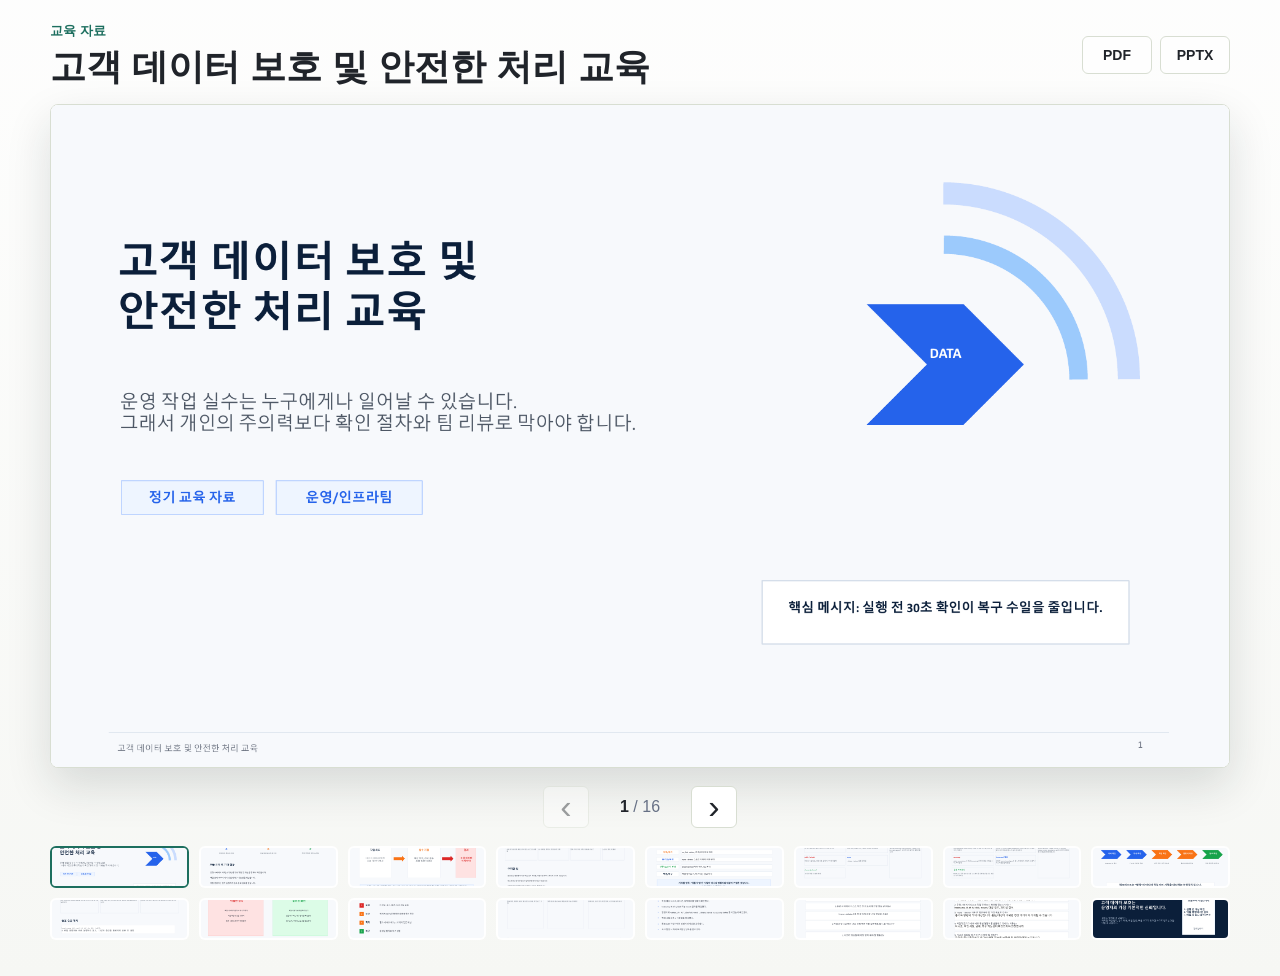
==== index.html @ fd1b28e4 "Add customer data safety training site" ====
<!doctype html>
<html lang="ko">
<head>
  <meta charset="utf-8">
  <meta name="viewport" content="width=device-width, initial-scale=1">
  <title>고객 데이터 보호 및 안전한 처리 교육</title>
  <link rel="stylesheet" href="styles.css">
</head>
<body>
  <header class="topbar">
    <div>
      <p class="eyebrow">교육 자료</p>
      <h1>고객 데이터 보호 및 안전한 처리 교육</h1>
    </div>
    <nav class="actions" aria-label="자료 다운로드">
      <a href="./고객_데이터_보호_및_안전한_처리_교육.pdf" download>PDF</a>
      <a href="./고객_데이터_보호_및_안전한_처리_교육.pptx" download>PPTX</a>
    </nav>
  </header>

  <main class="viewer">
    <section class="slide-frame" aria-live="polite">
      <img id="slideImage" src="./slides/slide-01.png" alt="슬라이드 1">
    </section>

    <section class="controls" aria-label="슬라이드 제어">
      <button id="prevButton" type="button" aria-label="이전 슬라이드">
        <span aria-hidden="true">‹</span>
      </button>
      <div class="status">
        <strong id="slideNumber">1</strong>
        <span>/</span>
        <span id="slideTotal">16</span>
      </div>
      <button id="nextButton" type="button" aria-label="다음 슬라이드">
        <span aria-hidden="true">›</span>
      </button>
    </section>

    <section class="thumbs" id="thumbs" aria-label="슬라이드 목록"></section>
  </main>

  <script src="script.js"></script>
</body>
</html>
---- styles.css ----
:root {
  color-scheme: light;
  --bg: #f6f7f4;
  --ink: #20242a;
  --muted: #667085;
  --line: #d8ded2;
  --accent: #1d6f5f;
  --accent-dark: #155449;
  --paper: #ffffff;
  --shadow: 0 18px 45px rgba(22, 35, 35, 0.14);
}

* {
  box-sizing: border-box;
}

body {
  margin: 0;
  min-height: 100vh;
  color: var(--ink);
  background:
    linear-gradient(180deg, rgba(255, 255, 255, 0.82), rgba(246, 247, 244, 0.96)),
    var(--bg);
  font-family: Arial, "Malgun Gothic", sans-serif;
}

.topbar {
  display: flex;
  align-items: center;
  justify-content: space-between;
  gap: 20px;
  width: min(1180px, calc(100% - 32px));
  margin: 0 auto;
  padding: 22px 0 16px;
}

.eyebrow {
  margin: 0 0 6px;
  color: var(--accent);
  font-size: 13px;
  font-weight: 700;
}

h1 {
  margin: 0;
  font-size: clamp(22px, 3vw, 36px);
  line-height: 1.18;
  letter-spacing: 0;
}

.actions {
  display: flex;
  gap: 8px;
  flex: 0 0 auto;
}

.actions a {
  display: inline-flex;
  align-items: center;
  justify-content: center;
  min-width: 70px;
  min-height: 38px;
  padding: 0 14px;
  border: 1px solid var(--line);
  border-radius: 6px;
  color: var(--ink);
  background: rgba(255, 255, 255, 0.72);
  font-size: 14px;
  font-weight: 700;
  text-decoration: none;
}

.actions a:hover,
.actions a:focus-visible {
  border-color: var(--accent);
  color: var(--accent-dark);
}

.viewer {
  width: min(1180px, calc(100% - 32px));
  margin: 0 auto 36px;
}

.slide-frame {
  display: grid;
  place-items: center;
  width: 100%;
  aspect-ratio: 16 / 9;
  overflow: hidden;
  border: 1px solid var(--line);
  border-radius: 8px;
  background: var(--paper);
  box-shadow: var(--shadow);
}

.slide-frame img {
  display: block;
  width: 100%;
  height: 100%;
  object-fit: contain;
  background: var(--paper);
}

.controls {
  display: grid;
  grid-template-columns: 46px auto 46px;
  align-items: center;
  justify-content: center;
  gap: 12px;
  margin: 18px 0;
}

button {
  width: 46px;
  height: 42px;
  border: 1px solid var(--line);
  border-radius: 6px;
  color: var(--ink);
  background: var(--paper);
  cursor: pointer;
}

button span {
  display: block;
  transform: translateY(-1px);
  font-size: 34px;
  line-height: 1;
}

button:hover,
button:focus-visible {
  border-color: var(--accent);
  color: var(--accent);
}

button:disabled {
  opacity: 0.42;
  cursor: default;
}

.status {
  min-width: 78px;
  color: var(--muted);
  font-size: 16px;
  text-align: center;
}

.status strong {
  color: var(--ink);
}

.thumbs {
  display: grid;
  grid-template-columns: repeat(auto-fill, minmax(128px, 1fr));
  gap: 10px;
}

.thumb {
  display: block;
  width: 100%;
  aspect-ratio: 16 / 9;
  overflow: hidden;
  padding: 0;
  border: 2px solid transparent;
  border-radius: 6px;
  background: var(--paper);
}

.thumb[aria-current="true"] {
  border-color: var(--accent);
}

.thumb img {
  display: block;
  width: 100%;
  height: 100%;
  object-fit: cover;
}

@media (max-width: 700px) {
  .topbar {
    align-items: flex-start;
    flex-direction: column;
    gap: 14px;
  }

  .actions {
    width: 100%;
  }

  .actions a {
    flex: 1;
  }

  .viewer {
    width: min(100% - 18px, 1180px);
    margin-bottom: 18px;
  }

  .thumbs {
    grid-template-columns: repeat(auto-fill, minmax(92px, 1fr));
  }
}
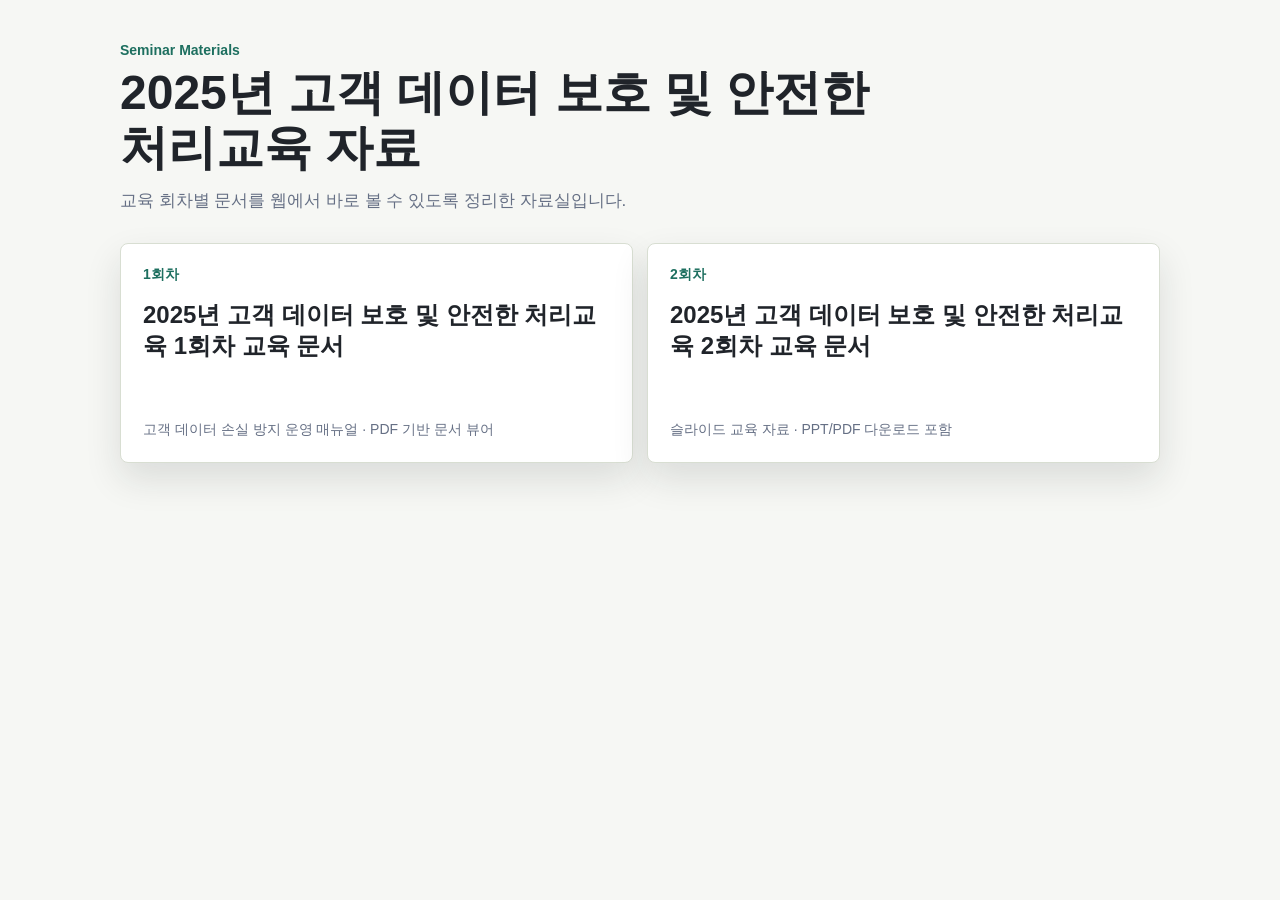
==== commit 68b15619: "Organize 2025 customer data protection training sessions" ====
--- a/index.html
+++ b/index.html
@@ -3,43 +3,125 @@
 <head>
   <meta charset="utf-8">
   <meta name="viewport" content="width=device-width, initial-scale=1">
-  <title>고객 데이터 보호 및 안전한 처리 교육</title>
-  <link rel="stylesheet" href="styles.css">
+  <title>2025년 고객 데이터 보호 및 안전한 처리교육 자료</title>
+  <style>
+    :root {
+      color-scheme: light;
+      --bg: #f6f7f4;
+      --ink: #20242a;
+      --muted: #667085;
+      --line: #d8ded2;
+      --accent: #1d6f5f;
+      --paper: #ffffff;
+      --shadow: 0 16px 36px rgba(22, 35, 35, 0.12);
+    }
+
+    * {
+      box-sizing: border-box;
+    }
+
+    body {
+      margin: 0;
+      min-height: 100vh;
+      color: var(--ink);
+      background: var(--bg);
+      font-family: Arial, "Malgun Gothic", sans-serif;
+    }
+
+    main {
+      width: min(1040px, calc(100% - 32px));
+      margin: 0 auto;
+      padding: 42px 0;
+    }
+
+    .eyebrow {
+      margin: 0 0 8px;
+      color: var(--accent);
+      font-size: 14px;
+      font-weight: 700;
+    }
+
+    h1 {
+      max-width: 760px;
+      margin: 0 0 12px;
+      font-size: clamp(28px, 5vw, 48px);
+      line-height: 1.14;
+      letter-spacing: 0;
+    }
+
+    .intro {
+      max-width: 760px;
+      margin: 0 0 28px;
+      color: var(--muted);
+      font-size: 17px;
+      line-height: 1.65;
+    }
+
+    .materials {
+      display: grid;
+      grid-template-columns: repeat(auto-fit, minmax(280px, 1fr));
+      gap: 14px;
+    }
+
+    .material {
+      display: flex;
+      flex-direction: column;
+      min-height: 220px;
+      padding: 22px;
+      border: 1px solid var(--line);
+      border-radius: 8px;
+      color: inherit;
+      background: var(--paper);
+      box-shadow: var(--shadow);
+      text-decoration: none;
+    }
+
+    .material:hover,
+    .material:focus-visible {
+      border-color: var(--accent);
+    }
+
+    .session {
+      margin: 0 0 16px;
+      color: var(--accent);
+      font-size: 14px;
+      font-weight: 700;
+    }
+
+    h2 {
+      margin: 0;
+      font-size: 24px;
+      line-height: 1.28;
+      letter-spacing: 0;
+    }
+
+    .meta {
+      margin: auto 0 0;
+      color: var(--muted);
+      font-size: 14px;
+      line-height: 1.5;
+    }
+  </style>
 </head>
 <body>
-  <header class="topbar">
-    <div>
-      <p class="eyebrow">교육 자료</p>
-      <h1>고객 데이터 보호 및 안전한 처리 교육</h1>
-    </div>
-    <nav class="actions" aria-label="자료 다운로드">
-      <a href="./고객_데이터_보호_및_안전한_처리_교육.pdf" download>PDF</a>
-      <a href="./고객_데이터_보호_및_안전한_처리_교육.pptx" download>PPTX</a>
-    </nav>
-  </header>
+  <main>
+    <p class="eyebrow">Seminar Materials</p>
+    <h1>2025년 고객 데이터 보호 및 안전한 처리교육 자료</h1>
+    <p class="intro">교육 회차별 문서를 웹에서 바로 볼 수 있도록 정리한 자료실입니다.</p>
 
-  <main class="viewer">
-    <section class="slide-frame" aria-live="polite">
-      <img id="slideImage" src="./slides/slide-01.png" alt="슬라이드 1">
+    <section class="materials" aria-label="교육 자료 목록">
+      <a class="material" href="./2025-customer-data-protection-session-1/">
+        <p class="session">1회차</p>
+        <h2>2025년 고객 데이터 보호 및 안전한 처리교육 1회차 교육 문서</h2>
+        <p class="meta">고객 데이터 손실 방지 운영 매뉴얼 · PDF 기반 문서 뷰어</p>
+      </a>
+
+      <a class="material" href="./2025-customer-data-protection-session-2/">
+        <p class="session">2회차</p>
+        <h2>2025년 고객 데이터 보호 및 안전한 처리교육 2회차 교육 문서</h2>
+        <p class="meta">슬라이드 교육 자료 · PPT/PDF 다운로드 포함</p>
+      </a>
     </section>
-
-    <section class="controls" aria-label="슬라이드 제어">
-      <button id="prevButton" type="button" aria-label="이전 슬라이드">
-        <span aria-hidden="true">‹</span>
-      </button>
-      <div class="status">
-        <strong id="slideNumber">1</strong>
-        <span>/</span>
-        <span id="slideTotal">16</span>
-      </div>
-      <button id="nextButton" type="button" aria-label="다음 슬라이드">
-        <span aria-hidden="true">›</span>
-      </button>
-    </section>
-
-    <section class="thumbs" id="thumbs" aria-label="슬라이드 목록"></section>
   </main>
-
-  <script src="script.js"></script>
 </body>
 </html>
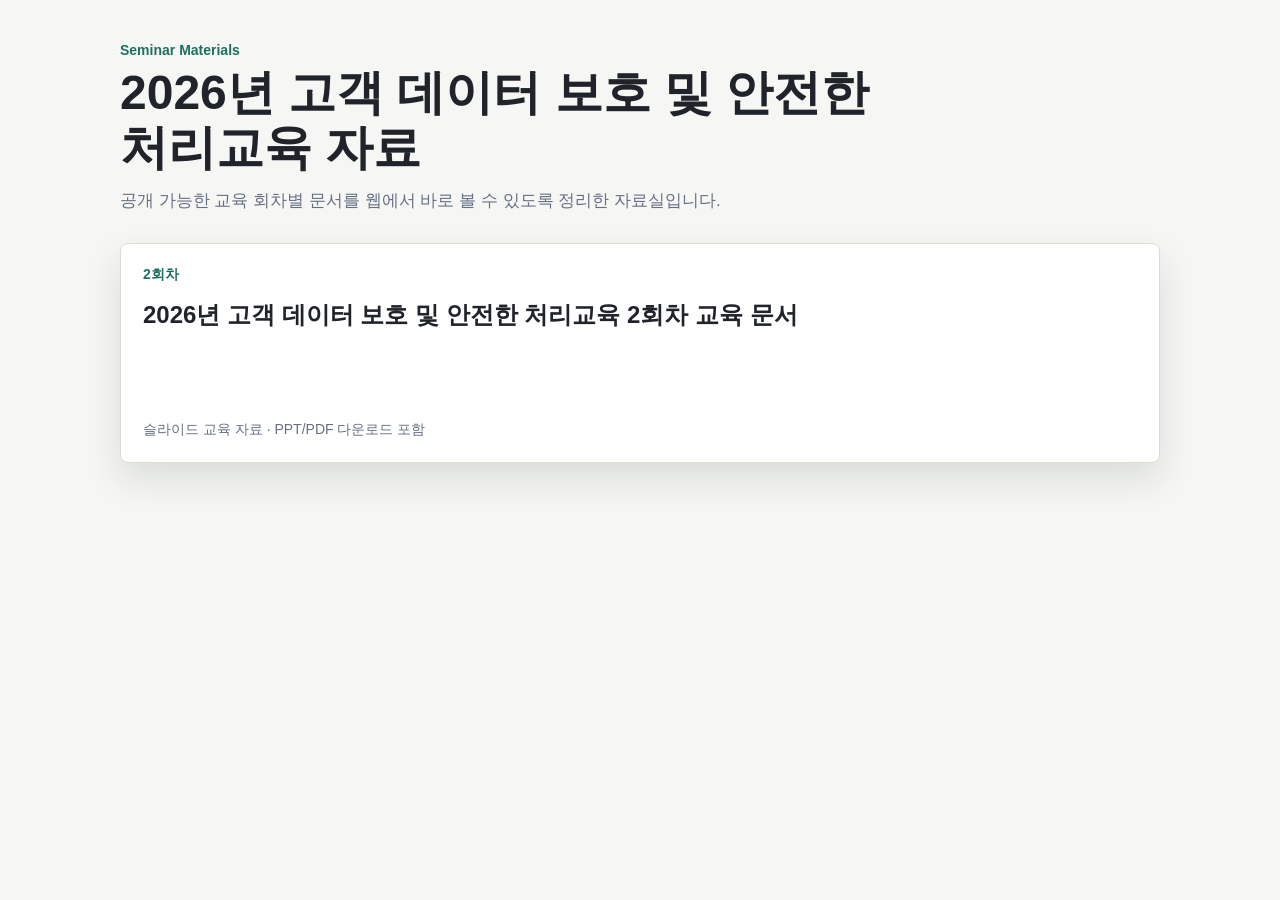
==== commit de045f7a: "Remove non-public session one materials" ====
--- a/index.html
+++ b/index.html
@@ -3,7 +3,7 @@
 <head>
   <meta charset="utf-8">
   <meta name="viewport" content="width=device-width, initial-scale=1">
-  <title>2025년 고객 데이터 보호 및 안전한 처리교육 자료</title>
+  <title>2026년 고객 데이터 보호 및 안전한 처리교육 자료</title>
   <style>
     :root {
       color-scheme: light;
@@ -106,19 +106,13 @@
 <body>
   <main>
     <p class="eyebrow">Seminar Materials</p>
-    <h1>2025년 고객 데이터 보호 및 안전한 처리교육 자료</h1>
-    <p class="intro">교육 회차별 문서를 웹에서 바로 볼 수 있도록 정리한 자료실입니다.</p>
+    <h1>2026년 고객 데이터 보호 및 안전한 처리교육 자료</h1>
+    <p class="intro">공개 가능한 교육 회차별 문서를 웹에서 바로 볼 수 있도록 정리한 자료실입니다.</p>
 
     <section class="materials" aria-label="교육 자료 목록">
-      <a class="material" href="./2025-customer-data-protection-session-1/">
-        <p class="session">1회차</p>
-        <h2>2025년 고객 데이터 보호 및 안전한 처리교육 1회차 교육 문서</h2>
-        <p class="meta">고객 데이터 손실 방지 운영 매뉴얼 · PDF 기반 문서 뷰어</p>
-      </a>
-
-      <a class="material" href="./2025-customer-data-protection-session-2/">
+      <a class="material" href="./2026-customer-data-protection-session-2/">
         <p class="session">2회차</p>
-        <h2>2025년 고객 데이터 보호 및 안전한 처리교육 2회차 교육 문서</h2>
+        <h2>2026년 고객 데이터 보호 및 안전한 처리교육 2회차 교육 문서</h2>
         <p class="meta">슬라이드 교육 자료 · PPT/PDF 다운로드 포함</p>
       </a>
     </section>
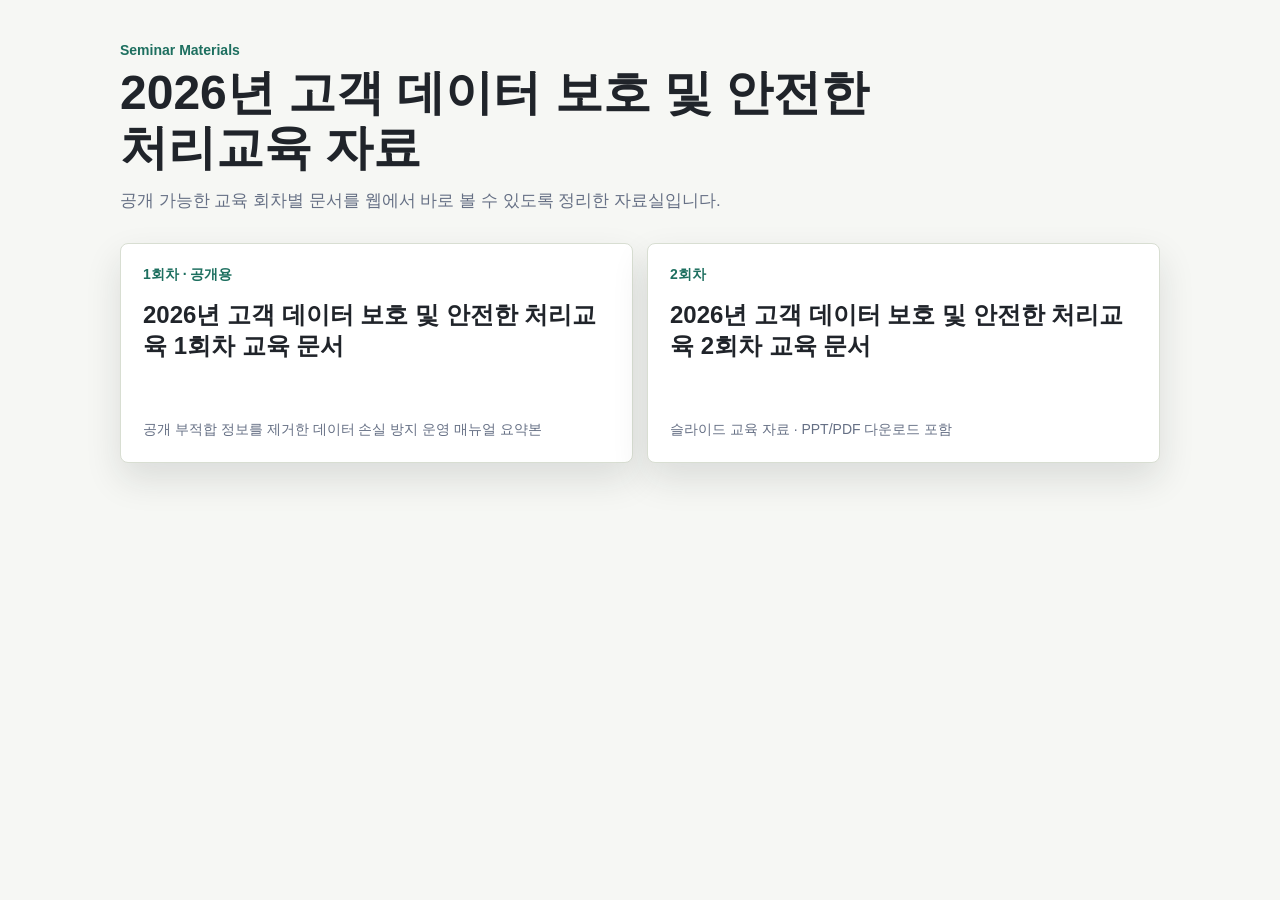
==== commit 52db6703: "Add sanitized public session one materials" ====
--- a/index.html
+++ b/index.html
@@ -110,6 +110,12 @@
     <p class="intro">공개 가능한 교육 회차별 문서를 웹에서 바로 볼 수 있도록 정리한 자료실입니다.</p>
 
     <section class="materials" aria-label="교육 자료 목록">
+      <a class="material" href="./2026-customer-data-protection-session-1/">
+        <p class="session">1회차 · 공개용</p>
+        <h2>2026년 고객 데이터 보호 및 안전한 처리교육 1회차 교육 문서</h2>
+        <p class="meta">공개 부적합 정보를 제거한 데이터 손실 방지 운영 매뉴얼 요약본</p>
+      </a>
+
       <a class="material" href="./2026-customer-data-protection-session-2/">
         <p class="session">2회차</p>
         <h2>2026년 고객 데이터 보호 및 안전한 처리교육 2회차 교육 문서</h2>
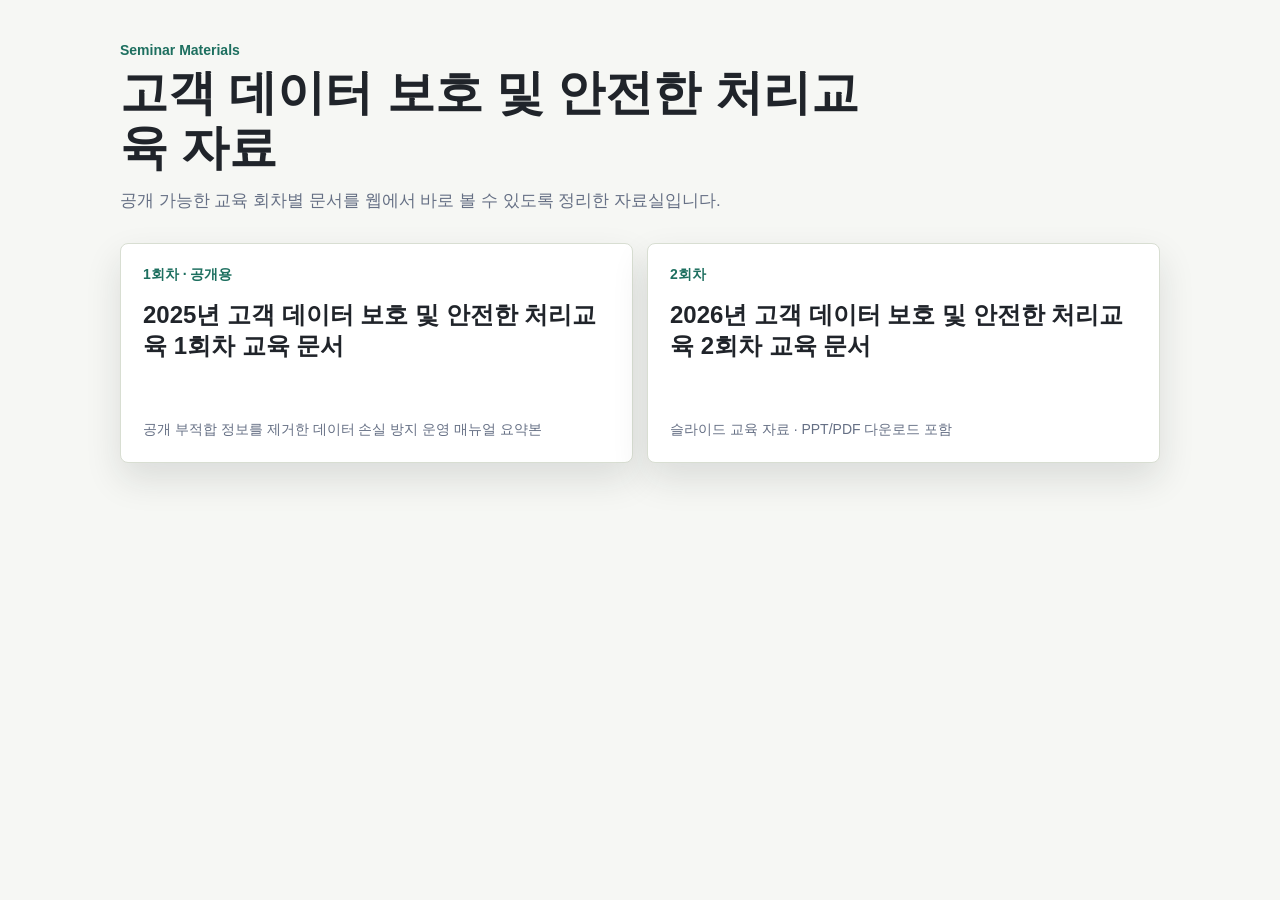
==== commit 5fb6d33c: "Correct session one year to 2025" ====
--- a/index.html
+++ b/index.html
@@ -3,7 +3,7 @@
 <head>
   <meta charset="utf-8">
   <meta name="viewport" content="width=device-width, initial-scale=1">
-  <title>2026년 고객 데이터 보호 및 안전한 처리교육 자료</title>
+  <title>고객 데이터 보호 및 안전한 처리교육 자료</title>
   <style>
     :root {
       color-scheme: light;
@@ -106,13 +106,13 @@
 <body>
   <main>
     <p class="eyebrow">Seminar Materials</p>
-    <h1>2026년 고객 데이터 보호 및 안전한 처리교육 자료</h1>
+    <h1>고객 데이터 보호 및 안전한 처리교육 자료</h1>
     <p class="intro">공개 가능한 교육 회차별 문서를 웹에서 바로 볼 수 있도록 정리한 자료실입니다.</p>
 
     <section class="materials" aria-label="교육 자료 목록">
-      <a class="material" href="./2026-customer-data-protection-session-1/">
+      <a class="material" href="./2025-customer-data-protection-session-1/">
         <p class="session">1회차 · 공개용</p>
-        <h2>2026년 고객 데이터 보호 및 안전한 처리교육 1회차 교육 문서</h2>
+        <h2>2025년 고객 데이터 보호 및 안전한 처리교육 1회차 교육 문서</h2>
         <p class="meta">공개 부적합 정보를 제거한 데이터 손실 방지 운영 매뉴얼 요약본</p>
       </a>
 
